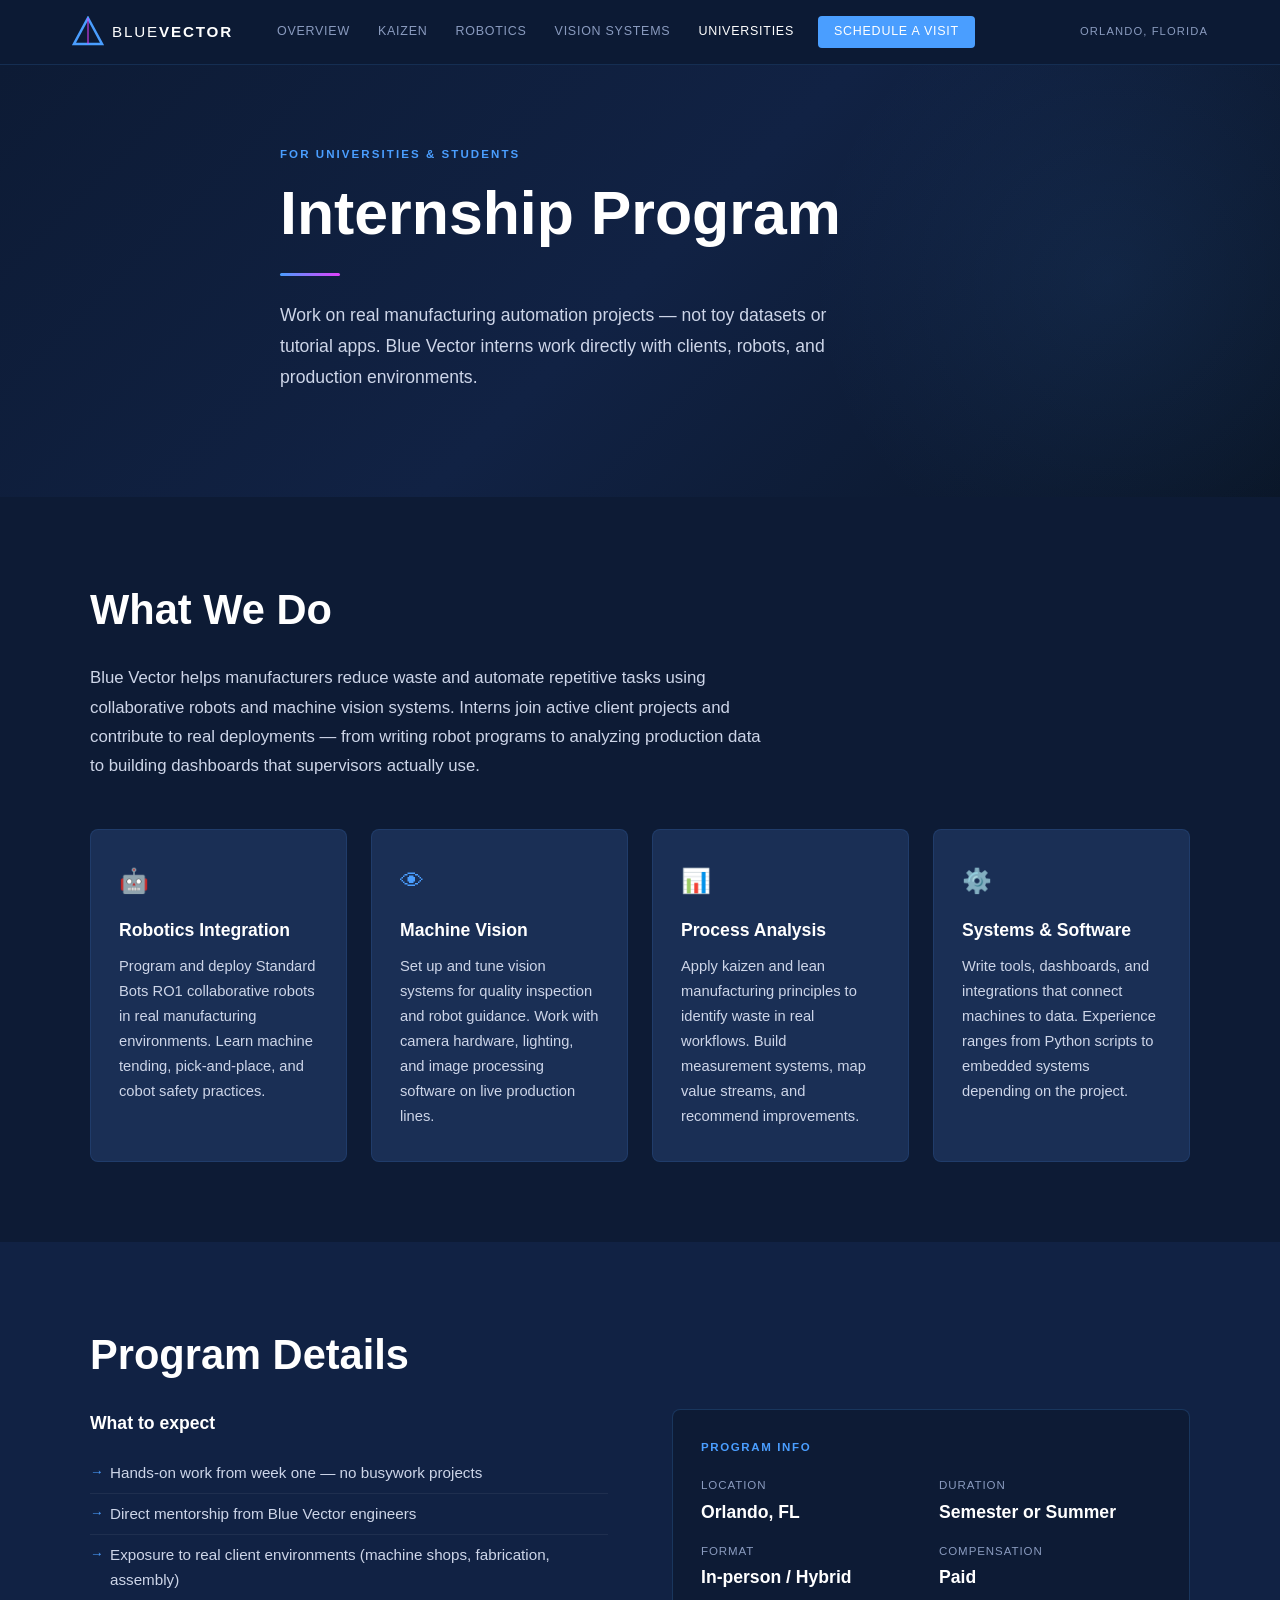
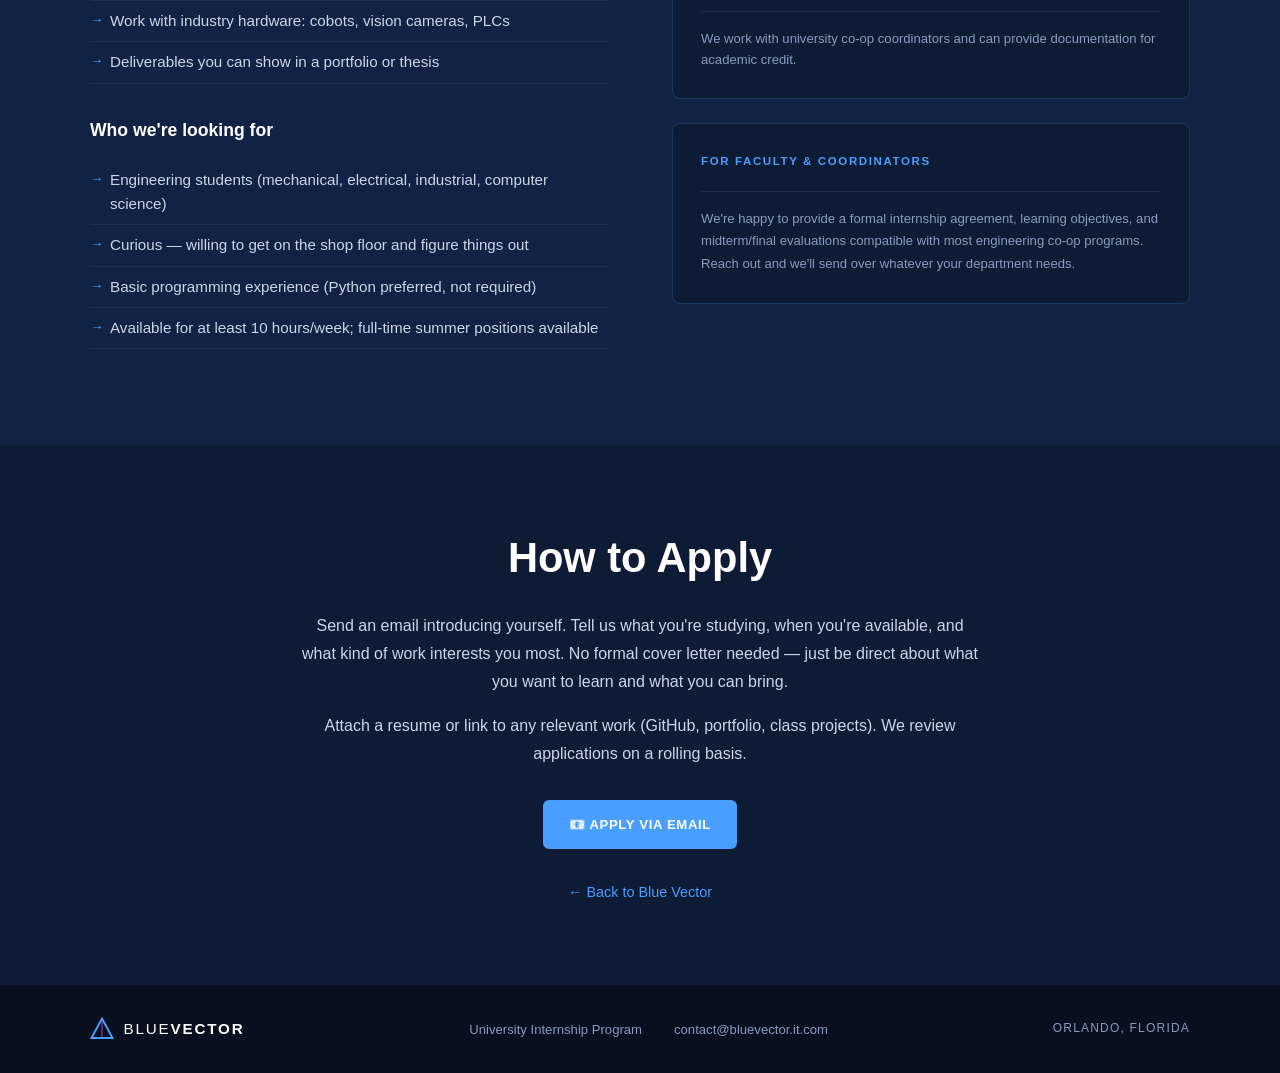
==== internship.html @ 5d6a4fd9 "Build initial website: kaizen, Standard Bots robotics, vision systems, internship page - Landing pag" ====
<!DOCTYPE html>
<html lang="en">
<head>
  <meta charset="UTF-8" />
  <meta name="viewport" content="width=device-width, initial-scale=1.0" />
  <title>Internship Program — Blue Vector</title>
  <link rel="stylesheet" href="style.css" />
</head>
<body>

  <!-- NAV -->
  <header>
    <div class="nav-inner">
      <div class="logo">
        <a href="index.html" style="display:flex;align-items:center;gap:0.5rem;text-decoration:none;">
          <svg width="32" height="32" viewBox="0 0 32 32" fill="none">
            <polygon points="16,2 30,28 2,28" fill="none" stroke="#4a9eff" stroke-width="2.5"/>
            <line x1="16" y1="2" x2="16" y2="28" stroke="#e040fb" stroke-width="1.5" opacity="0.7"/>
          </svg>
          <span class="logo-text">BLUE<strong>VECTOR</strong></span>
        </a>
      </div>
      <nav>
        <a href="index.html#overview">Overview</a>
        <a href="index.html#kaizen">Kaizen</a>
        <a href="index.html#robotics">Robotics</a>
        <a href="index.html#vision">Vision Systems</a>
        <a href="internship.html" class="active">Universities</a>
        <a href="index.html#contact" class="nav-cta">Schedule a Visit</a>
      </nav>
      <div class="location">ORLANDO, FLORIDA</div>
    </div>
  </header>

  <!-- HERO -->
  <section class="hero hero-sm">
    <div class="hero-content">
      <div class="section-label" style="margin-bottom:1rem;">FOR UNIVERSITIES & STUDENTS</div>
      <h1>Internship Program</h1>
      <div class="accent-bar"></div>
      <p class="hero-sub">
        Work on real manufacturing automation projects — not toy datasets or tutorial apps.
        Blue Vector interns work directly with clients, robots, and production environments.
      </p>
    </div>
  </section>

  <!-- OVERVIEW -->
  <section class="section">
    <div class="container">
      <h2>What We Do</h2>
      <p class="section-intro">
        Blue Vector helps manufacturers reduce waste and automate repetitive tasks using
        collaborative robots and machine vision systems. Interns join active client projects
        and contribute to real deployments — from writing robot programs to analyzing
        production data to building dashboards that supervisors actually use.
      </p>
      <div class="kaizen-grid">
        <div class="kaizen-card">
          <div class="k-icon">🤖</div>
          <h3>Robotics Integration</h3>
          <p>Program and deploy Standard Bots RO1 collaborative robots in real manufacturing environments. Learn machine tending, pick-and-place, and cobot safety practices.</p>
        </div>
        <div class="kaizen-card">
          <div class="k-icon">👁</div>
          <h3>Machine Vision</h3>
          <p>Set up and tune vision systems for quality inspection and robot guidance. Work with camera hardware, lighting, and image processing software on live production lines.</p>
        </div>
        <div class="kaizen-card">
          <div class="k-icon">📊</div>
          <h3>Process Analysis</h3>
          <p>Apply kaizen and lean manufacturing principles to identify waste in real workflows. Build measurement systems, map value streams, and recommend improvements.</p>
        </div>
        <div class="kaizen-card">
          <div class="k-icon">⚙️</div>
          <h3>Systems & Software</h3>
          <p>Write tools, dashboards, and integrations that connect machines to data. Experience ranges from Python scripts to embedded systems depending on the project.</p>
        </div>
      </div>
    </div>
  </section>

  <!-- DETAILS -->
  <section class="section section-dark">
    <div class="container">
      <h2>Program Details</h2>
      <div class="two-col">
        <div class="col-text">
          <h3>What to expect</h3>
          <ul class="feature-list">
            <li>Hands-on work from week one — no busywork projects</li>
            <li>Direct mentorship from Blue Vector engineers</li>
            <li>Exposure to real client environments (machine shops, fabrication, assembly)</li>
            <li>Work with industry hardware: cobots, vision cameras, PLCs</li>
            <li>Deliverables you can show in a portfolio or thesis</li>
          </ul>

          <h3 style="margin-top:2rem;">Who we're looking for</h3>
          <ul class="feature-list">
            <li>Engineering students (mechanical, electrical, industrial, computer science)</li>
            <li>Curious — willing to get on the shop floor and figure things out</li>
            <li>Basic programming experience (Python preferred, not required)</li>
            <li>Available for at least 10 hours/week; full-time summer positions available</li>
          </ul>
        </div>
        <div class="col-visual">
          <div class="robot-card">
            <div class="robot-label">Program Info</div>
            <div class="robot-specs">
              <div class="spec"><span>Location</span><strong>Orlando, FL</strong></div>
              <div class="spec"><span>Duration</span><strong>Semester or Summer</strong></div>
              <div class="spec"><span>Format</span><strong>In-person / Hybrid</strong></div>
              <div class="spec"><span>Compensation</span><strong>Paid</strong></div>
            </div>
            <div class="robot-note">We work with university co-op coordinators and can provide documentation for academic credit.</div>
          </div>

          <div class="robot-card" style="margin-top:1.5rem;">
            <div class="robot-label">For Faculty & Coordinators</div>
            <div class="robot-note" style="margin-top:0.75rem;line-height:1.7;">
              We're happy to provide a formal internship agreement, learning objectives, and midterm/final evaluations compatible with most engineering co-op programs.
              Reach out and we'll send over whatever your department needs.
            </div>
          </div>
        </div>
      </div>
    </div>
  </section>

  <!-- HOW TO APPLY -->
  <section class="section">
    <div class="container contact-container">
      <h2>How to Apply</h2>
      <p>
        Send an email introducing yourself. Tell us what you're studying, when you're available,
        and what kind of work interests you most. No formal cover letter needed — just be direct
        about what you want to learn and what you can bring.
      </p>
      <p style="margin-top:1rem;">Attach a resume or link to any relevant work (GitHub, portfolio, class projects). We review applications on a rolling basis.</p>
      <div class="contact-btns" style="margin-top:2rem;">
        <a href="mailto:contact@bluevector.it.com?subject=Internship%20Application&body=Hi%2C%20I%27m%20interested%20in%20interning%20at%20Blue%20Vector.%20Here%27s%20a%20bit%20about%20me%3A" class="btn btn-primary">📧 Apply via Email</a>
      </div>
      <div class="university-link" style="margin-top:2rem;">
        <a href="index.html">← Back to Blue Vector</a>
      </div>
    </div>
  </section>

  <!-- FOOTER -->
  <footer>
    <div class="footer-inner">
      <div class="logo">
        <svg width="24" height="24" viewBox="0 0 32 32" fill="none">
          <polygon points="16,2 30,28 2,28" fill="none" stroke="#4a9eff" stroke-width="2.5"/>
          <line x1="16" y1="2" x2="16" y2="28" stroke="#e040fb" stroke-width="1.5" opacity="0.7"/>
        </svg>
        <span class="logo-text">BLUE<strong>VECTOR</strong></span>
      </div>
      <div class="footer-links">
        <a href="internship.html">University Internship Program</a>
        <a href="mailto:contact@bluevector.it.com">contact@bluevector.it.com</a>
      </div>
      <div class="footer-loc">Orlando, Florida</div>
    </div>
  </footer>

</body>
</html>
---- style.css ----
/* ===== RESET & BASE ===== */
*, *::before, *::after { box-sizing: border-box; margin: 0; padding: 0; }

:root {
  --navy: #0d1b35;
  --navy-mid: #112244;
  --navy-light: #1a2f55;
  --blue: #4a9eff;
  --pink: #e040fb;
  --white: #ffffff;
  --off-white: #e8edf5;
  --muted: #8a9bbf;
  --text: #cdd5e8;
}

html { scroll-behavior: smooth; }

body {
  font-family: 'Helvetica Neue', Arial, sans-serif;
  background: var(--navy);
  color: var(--text);
  line-height: 1.6;
}

a { color: var(--blue); text-decoration: none; }
a:hover { text-decoration: underline; }

/* ===== HEADER / NAV ===== */
header {
  position: sticky;
  top: 0;
  z-index: 100;
  background: rgba(13, 27, 53, 0.97);
  border-bottom: 1px solid rgba(74, 158, 255, 0.15);
  backdrop-filter: blur(8px);
}

.nav-inner {
  max-width: 1200px;
  margin: 0 auto;
  padding: 0 2rem;
  height: 64px;
  display: flex;
  align-items: center;
  gap: 2rem;
}

.logo {
  display: flex;
  align-items: center;
  gap: 0.6rem;
  flex-shrink: 0;
}

.logo-text {
  font-size: 0.95rem;
  letter-spacing: 0.12em;
  color: var(--white);
  font-weight: 300;
}

.logo-text strong { font-weight: 700; }

nav {
  display: flex;
  align-items: center;
  gap: 0.25rem;
  flex: 1;
}

nav a {
  color: var(--muted);
  font-size: 0.78rem;
  letter-spacing: 0.06em;
  text-transform: uppercase;
  padding: 0.4rem 0.75rem;
  border-radius: 4px;
  transition: color 0.2s;
  white-space: nowrap;
}

nav a:hover, nav a.active { color: var(--white); text-decoration: none; }

nav a.nav-cta {
  background: var(--blue);
  color: var(--white);
  padding: 0.4rem 1rem;
  border-radius: 4px;
  margin-left: 0.5rem;
}

nav a.nav-cta:hover { background: #3a8eee; }

.location {
  font-size: 0.7rem;
  letter-spacing: 0.1em;
  color: var(--muted);
  white-space: nowrap;
}

/* ===== HERO ===== */
.hero {
  background: linear-gradient(135deg, var(--navy) 0%, var(--navy-mid) 50%, #0a1628 100%);
  padding: 7rem 2rem 6rem;
  position: relative;
  overflow: hidden;
}

.hero::before {
  content: '';
  position: absolute;
  top: -20%;
  right: -10%;
  width: 600px;
  height: 600px;
  background: radial-gradient(ellipse, rgba(74,158,255,0.08) 0%, transparent 70%);
  pointer-events: none;
}

.hero-sm { padding: 5rem 2rem 4rem; }

.hero-content {
  max-width: 720px;
  margin: 0 auto;
}

.hero h1 {
  font-size: clamp(2.4rem, 5vw, 3.8rem);
  font-weight: 700;
  color: var(--white);
  line-height: 1.15;
  margin-bottom: 1.5rem;
}

.accent-bar {
  width: 60px;
  height: 3px;
  background: linear-gradient(90deg, var(--blue), var(--pink));
  margin-bottom: 1.5rem;
  border-radius: 2px;
}

.hero-sub {
  font-size: 1.1rem;
  color: var(--text);
  max-width: 600px;
  margin-bottom: 2.5rem;
  line-height: 1.75;
}

.hero-btns {
  display: flex;
  gap: 1rem;
  flex-wrap: wrap;
}

/* ===== BUTTONS ===== */
.btn {
  display: inline-block;
  padding: 0.75rem 1.5rem;
  border-radius: 6px;
  font-size: 0.82rem;
  font-weight: 600;
  letter-spacing: 0.05em;
  text-transform: uppercase;
  transition: all 0.2s;
  cursor: pointer;
  white-space: nowrap;
}

.btn-primary {
  background: var(--blue);
  color: var(--white);
  border: 2px solid var(--blue);
}

.btn-primary:hover {
  background: #3a8eee;
  border-color: #3a8eee;
  text-decoration: none;
  color: var(--white);
}

.btn-secondary {
  background: transparent;
  color: var(--white);
  border: 2px solid rgba(255,255,255,0.35);
}

.btn-secondary:hover {
  border-color: var(--white);
  text-decoration: none;
  color: var(--white);
}

/* ===== SECTIONS ===== */
.section {
  padding: 5rem 2rem;
}

.section-dark {
  background: var(--navy-mid);
}

.container {
  max-width: 1100px;
  margin: 0 auto;
}

.section-label {
  font-size: 0.72rem;
  letter-spacing: 0.18em;
  text-transform: uppercase;
  color: var(--blue);
  margin-bottom: 1rem;
  font-weight: 600;
}

h2 {
  font-size: clamp(1.8rem, 3.5vw, 2.6rem);
  font-weight: 700;
  color: var(--white);
  margin-bottom: 1.25rem;
}

h3 {
  font-size: 1.1rem;
  font-weight: 600;
  color: var(--white);
  margin-bottom: 0.6rem;
}

.section-intro {
  font-size: 1.05rem;
  max-width: 680px;
  margin-bottom: 3rem;
  line-height: 1.75;
  color: var(--text);
}

/* ===== KAIZEN GRID ===== */
.kaizen-grid {
  display: grid;
  grid-template-columns: repeat(auto-fit, minmax(240px, 1fr));
  gap: 1.5rem;
}

.kaizen-card {
  background: var(--navy-light);
  border: 1px solid rgba(74,158,255,0.12);
  border-radius: 8px;
  padding: 2rem 1.75rem;
  transition: border-color 0.2s;
}

.kaizen-card:hover {
  border-color: rgba(74,158,255,0.35);
}

.k-icon {
  font-size: 1.5rem;
  margin-bottom: 1rem;
  color: var(--blue);
}

.kaizen-card p {
  font-size: 0.92rem;
  line-height: 1.7;
  color: var(--text);
}

/* ===== TWO COL ===== */
.two-col {
  display: grid;
  grid-template-columns: 1fr 1fr;
  gap: 4rem;
  align-items: start;
}

@media (max-width: 768px) {
  .two-col { grid-template-columns: 1fr; gap: 2rem; }
}

.col-text p {
  font-size: 0.95rem;
  line-height: 1.75;
  color: var(--text);
  margin-top: 1rem;
}

.feature-list {
  list-style: none;
  margin: 1rem 0;
}

.feature-list li {
  padding: 0.5rem 0;
  padding-left: 1.25rem;
  position: relative;
  font-size: 0.95rem;
  color: var(--text);
  border-bottom: 1px solid rgba(255,255,255,0.06);
}

.feature-list li::before {
  content: '→';
  position: absolute;
  left: 0;
  color: var(--blue);
  font-size: 0.85rem;
}

/* ===== ROBOT CARD ===== */
.robot-card {
  background: var(--navy);
  border: 1px solid rgba(74,158,255,0.2);
  border-radius: 8px;
  padding: 1.75rem;
}

.robot-label {
  font-size: 0.72rem;
  letter-spacing: 0.14em;
  text-transform: uppercase;
  color: var(--blue);
  margin-bottom: 1.25rem;
  font-weight: 600;
}

.robot-specs {
  display: grid;
  grid-template-columns: 1fr 1fr;
  gap: 1rem;
  margin-bottom: 1.25rem;
}

.spec {
  display: flex;
  flex-direction: column;
  gap: 0.2rem;
}

.spec span {
  font-size: 0.72rem;
  text-transform: uppercase;
  letter-spacing: 0.08em;
  color: var(--muted);
}

.spec strong {
  font-size: 1.1rem;
  color: var(--white);
}

.robot-note {
  font-size: 0.82rem;
  color: var(--muted);
  line-height: 1.6;
  border-top: 1px solid rgba(255,255,255,0.08);
  padding-top: 1rem;
}

/* ===== VISION GRID ===== */
.vision-grid {
  display: grid;
  grid-template-columns: repeat(auto-fit, minmax(260px, 1fr));
  gap: 1.5rem;
  margin-bottom: 3rem;
}

.vision-card {
  background: var(--navy-light);
  border: 1px solid rgba(74,158,255,0.1);
  border-radius: 8px;
  padding: 2rem 1.75rem;
}

.vision-card p {
  font-size: 0.92rem;
  line-height: 1.7;
  color: var(--text);
  margin-top: 0.5rem;
}

.vision-cta {
  max-width: 640px;
}

.vision-cta p {
  margin-bottom: 1.5rem;
  line-height: 1.75;
  color: var(--text);
}

/* ===== CLIENTS ===== */
.section-clients {
  background: var(--navy-mid);
  padding: 3.5rem 2rem;
}

.clients-label {
  font-size: 0.7rem;
  letter-spacing: 0.18em;
  text-transform: uppercase;
  color: var(--muted);
  text-align: center;
  margin-bottom: 2rem;
}

.clients-grid {
  display: flex;
  flex-wrap: wrap;
  justify-content: center;
  align-items: center;
  gap: 2rem 4rem;
}

.client-logo {
  font-size: 1rem;
  font-weight: 700;
  letter-spacing: 0.06em;
  color: rgba(255,255,255,0.45);
  text-transform: uppercase;
  transition: color 0.2s;
}

.client-logo:hover { color: rgba(255,255,255,0.75); }

/* ===== CONTACT ===== */
.contact-container {
  max-width: 680px;
  text-align: center;
}

.contact-container p {
  color: var(--text);
  line-height: 1.75;
  margin-bottom: 0.5rem;
}

.contact-btns {
  display: flex;
  gap: 1rem;
  flex-wrap: wrap;
  justify-content: center;
  margin-top: 2rem;
}

.university-link {
  margin-top: 2rem;
  font-size: 0.9rem;
  color: var(--muted);
}

.university-link a { color: var(--blue); }

/* ===== FOOTER ===== */
footer {
  background: #080f1e;
  padding: 2rem;
  border-top: 1px solid rgba(74,158,255,0.1);
}

.footer-inner {
  max-width: 1100px;
  margin: 0 auto;
  display: flex;
  align-items: center;
  justify-content: space-between;
  flex-wrap: wrap;
  gap: 1rem;
}

.footer-links {
  display: flex;
  gap: 2rem;
}

.footer-links a {
  font-size: 0.82rem;
  color: var(--muted);
}

.footer-links a:hover { color: var(--white); }

.footer-loc {
  font-size: 0.75rem;
  letter-spacing: 0.1em;
  color: var(--muted);
  text-transform: uppercase;
}

/* ===== RESPONSIVE ===== */
@media (max-width: 900px) {
  .nav-inner { flex-wrap: wrap; height: auto; padding: 1rem 1.5rem; }
  nav { flex-wrap: wrap; }
  .location { display: none; }
}

@media (max-width: 600px) {
  .hero { padding: 4rem 1.5rem 3rem; }
  .section { padding: 3.5rem 1.5rem; }
  .footer-inner { flex-direction: column; align-items: flex-start; }
}
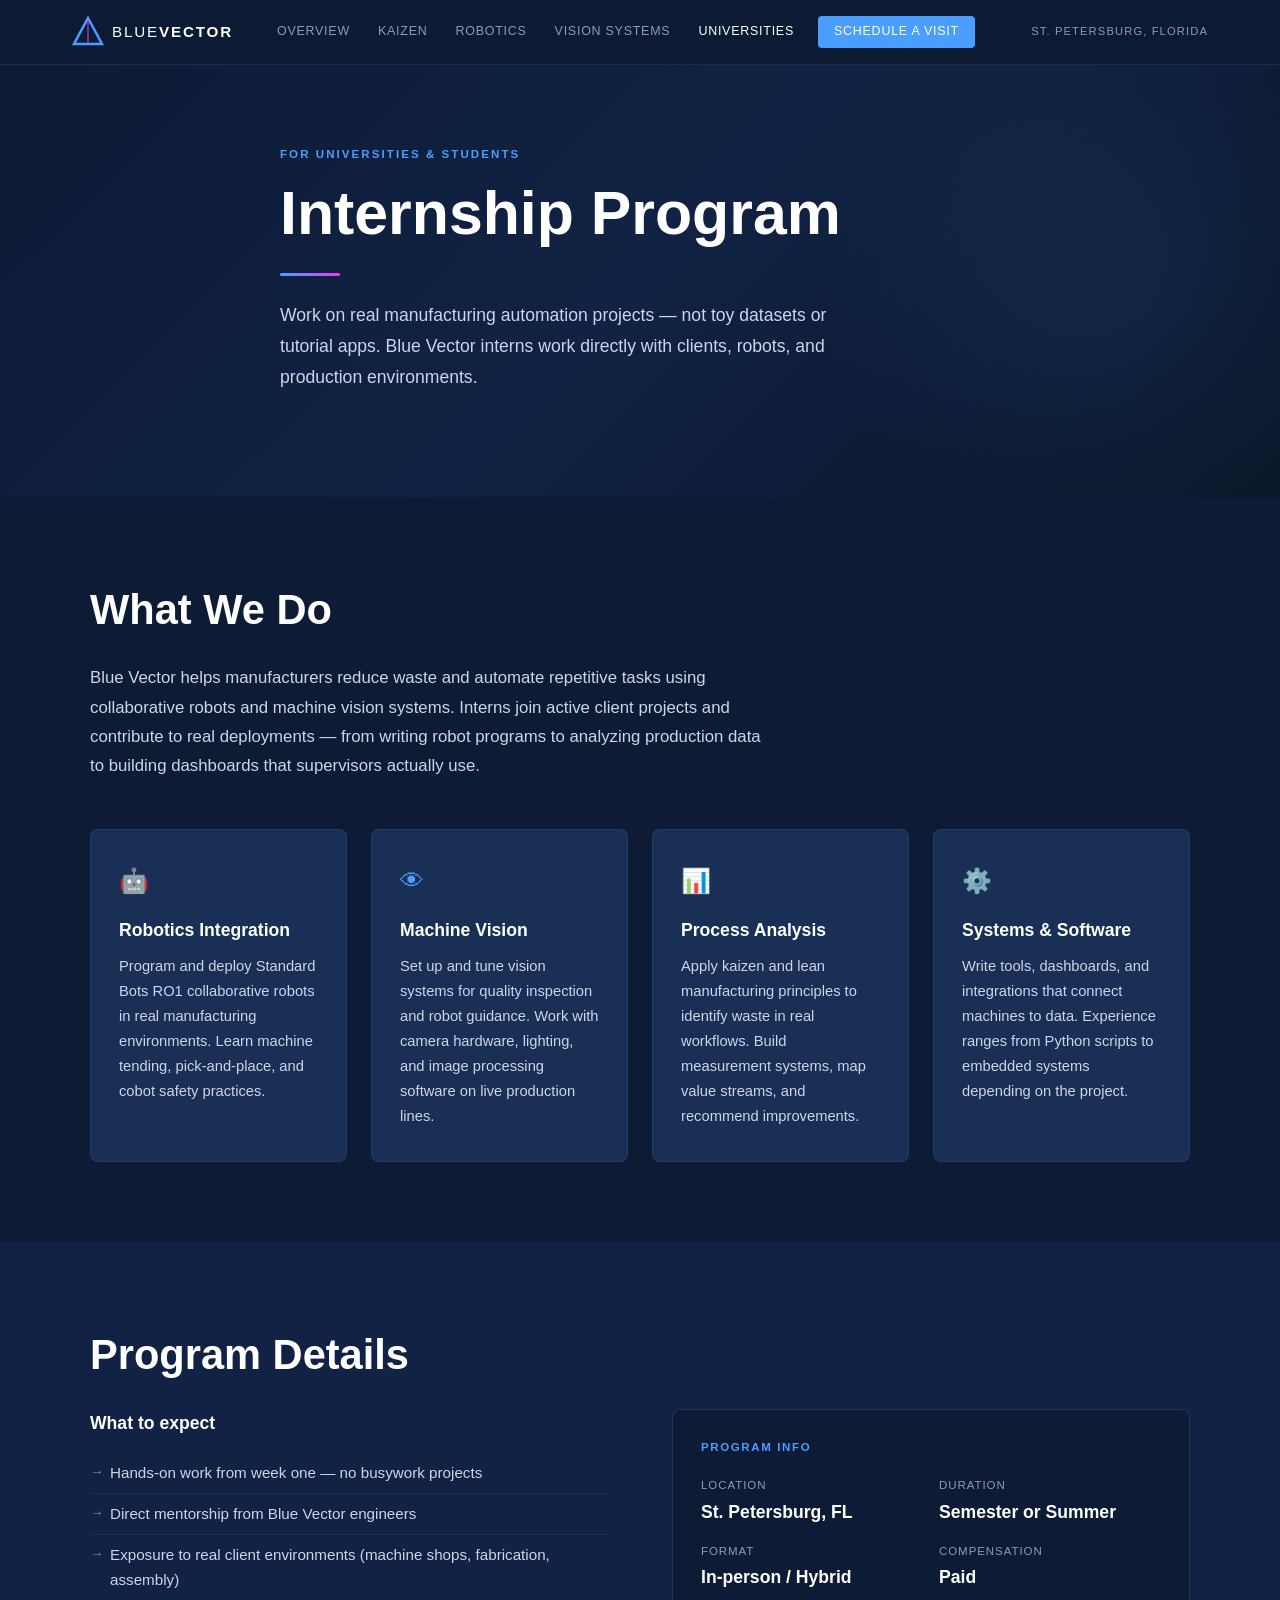
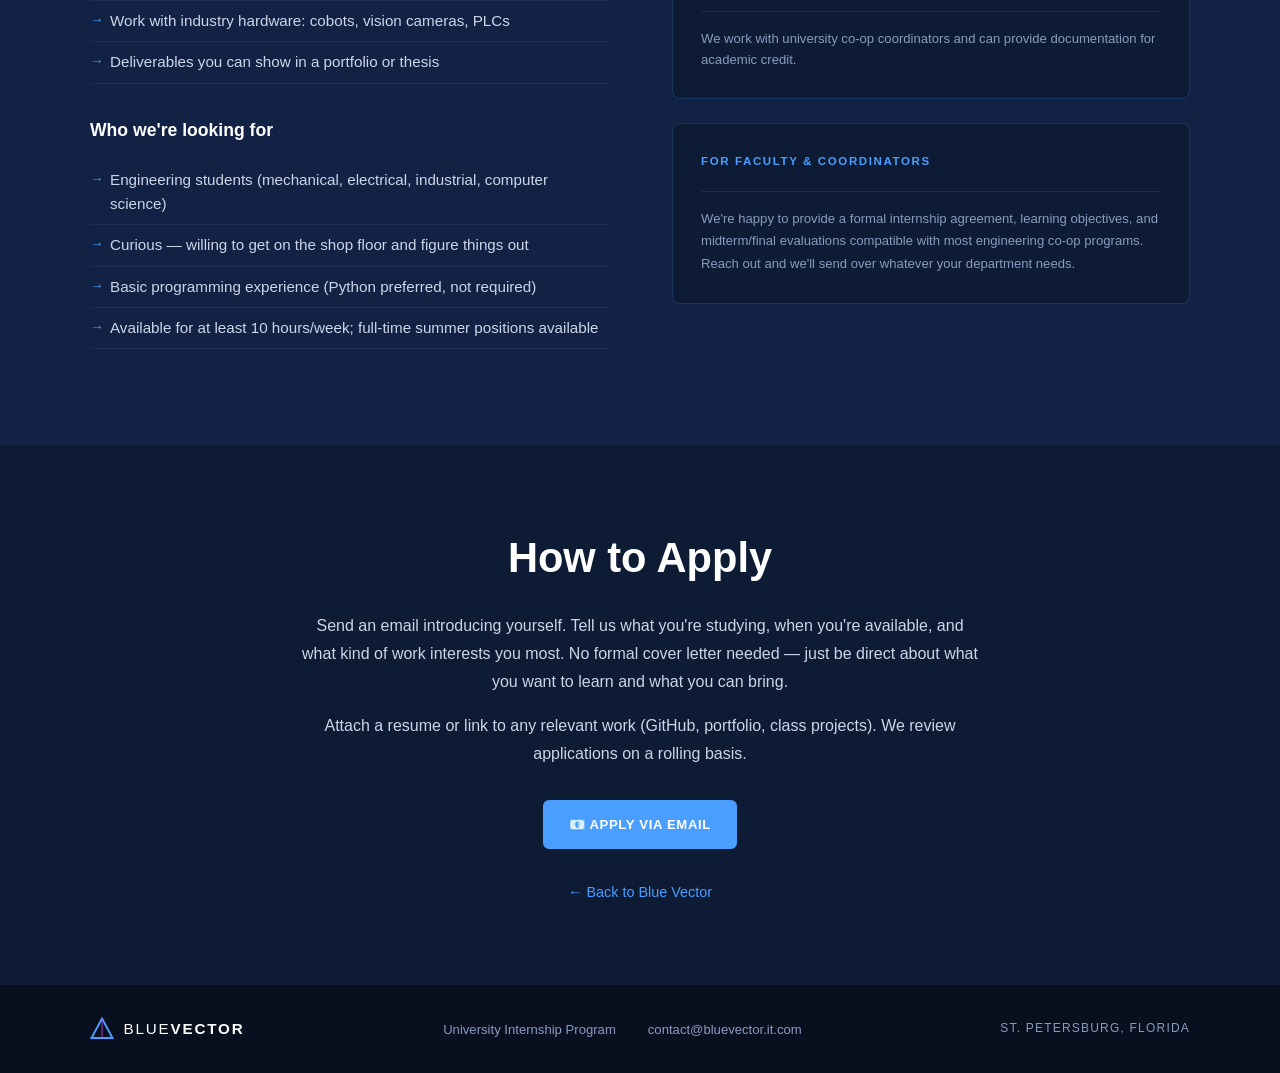
==== commit 79e0acc3: "Update location to St. Petersburg, Florida https://claude.ai/code/session_01Q8wUQ6Yf223VGWPnFLswTW" ====
--- a/internship.html
+++ b/internship.html
@@ -28,7 +28,7 @@
         <a href="internship.html" class="active">Universities</a>
         <a href="index.html#contact" class="nav-cta">Schedule a Visit</a>
       </nav>
-      <div class="location">ORLANDO, FLORIDA</div>
+      <div class="location">ST. PETERSBURG, FLORIDA</div>
     </div>
   </header>
 
@@ -107,7 +107,7 @@
           <div class="robot-card">
             <div class="robot-label">Program Info</div>
             <div class="robot-specs">
-              <div class="spec"><span>Location</span><strong>Orlando, FL</strong></div>
+              <div class="spec"><span>Location</span><strong>St. Petersburg, FL</strong></div>
               <div class="spec"><span>Duration</span><strong>Semester or Summer</strong></div>
               <div class="spec"><span>Format</span><strong>In-person / Hybrid</strong></div>
               <div class="spec"><span>Compensation</span><strong>Paid</strong></div>
@@ -160,7 +160,7 @@
         <a href="internship.html">University Internship Program</a>
         <a href="mailto:contact@bluevector.it.com">contact@bluevector.it.com</a>
       </div>
-      <div class="footer-loc">Orlando, Florida</div>
+      <div class="footer-loc">St. Petersburg, Florida</div>
     </div>
   </footer>
 
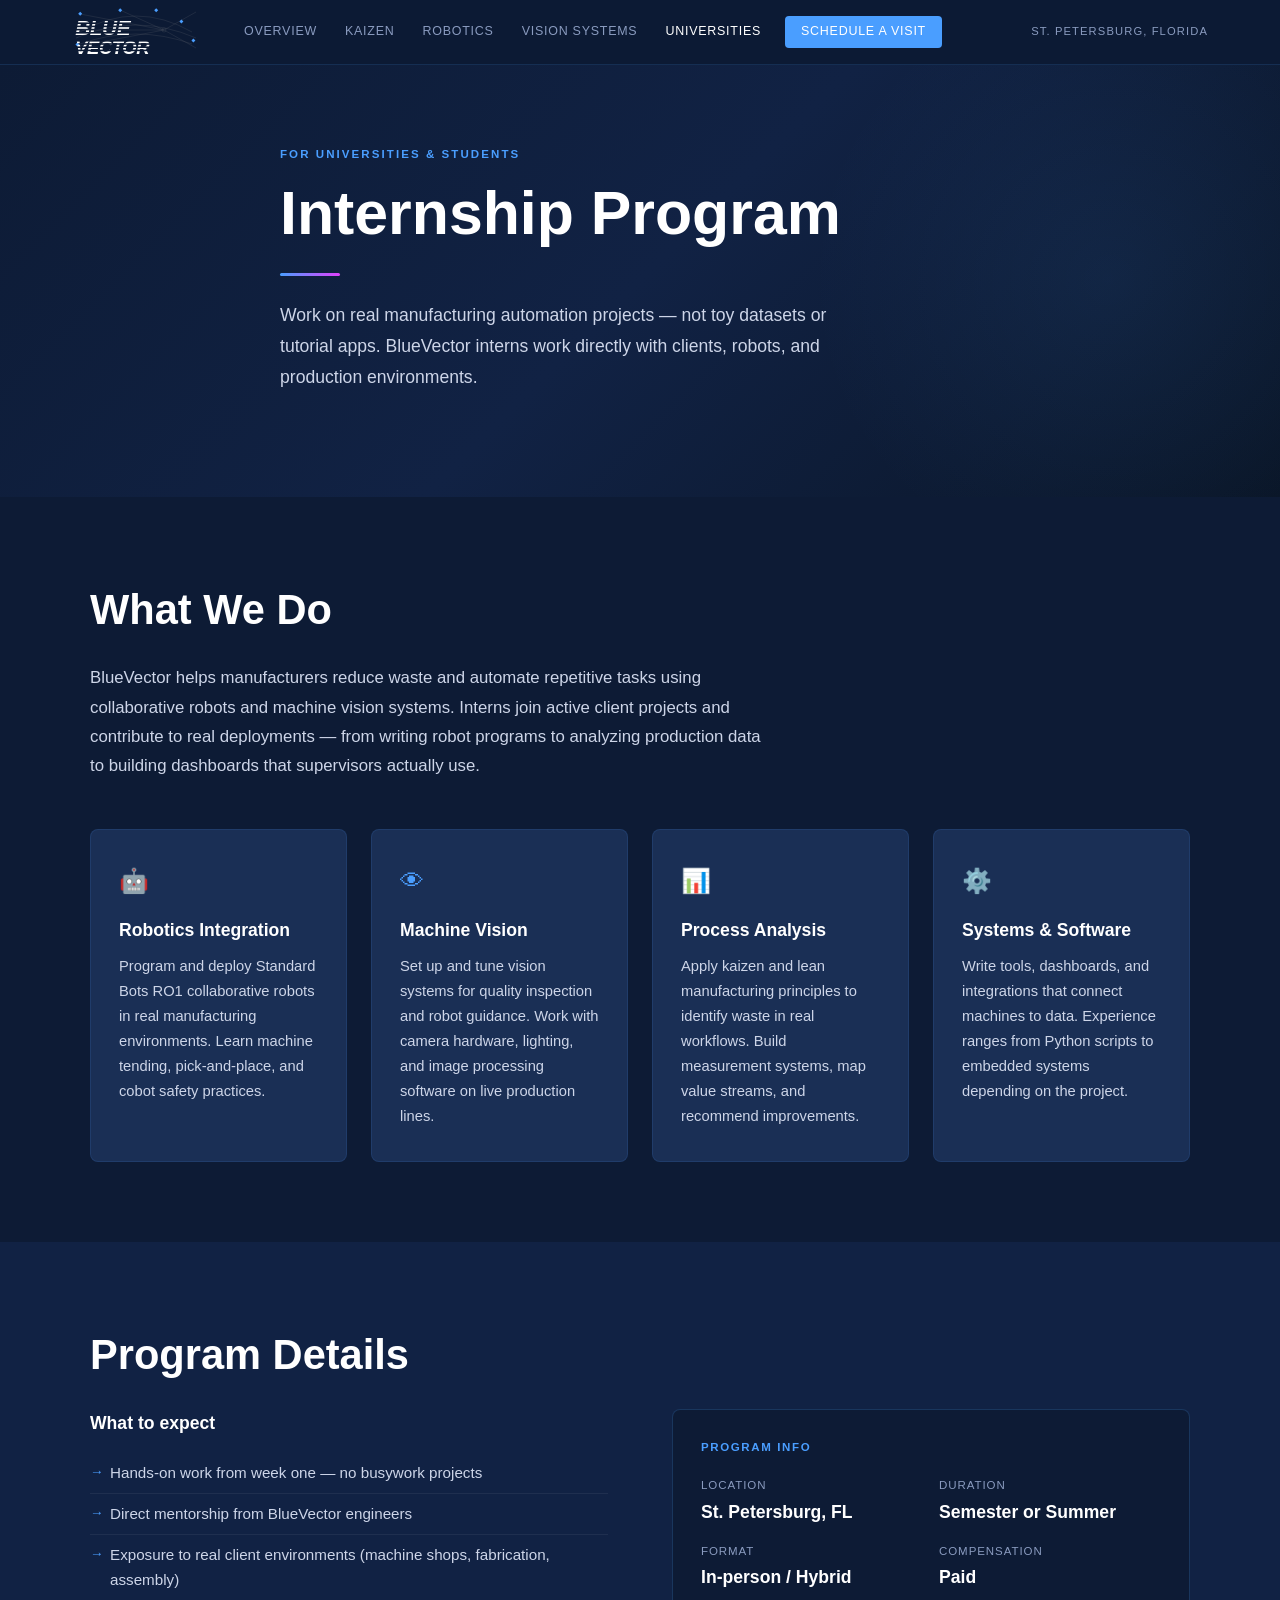
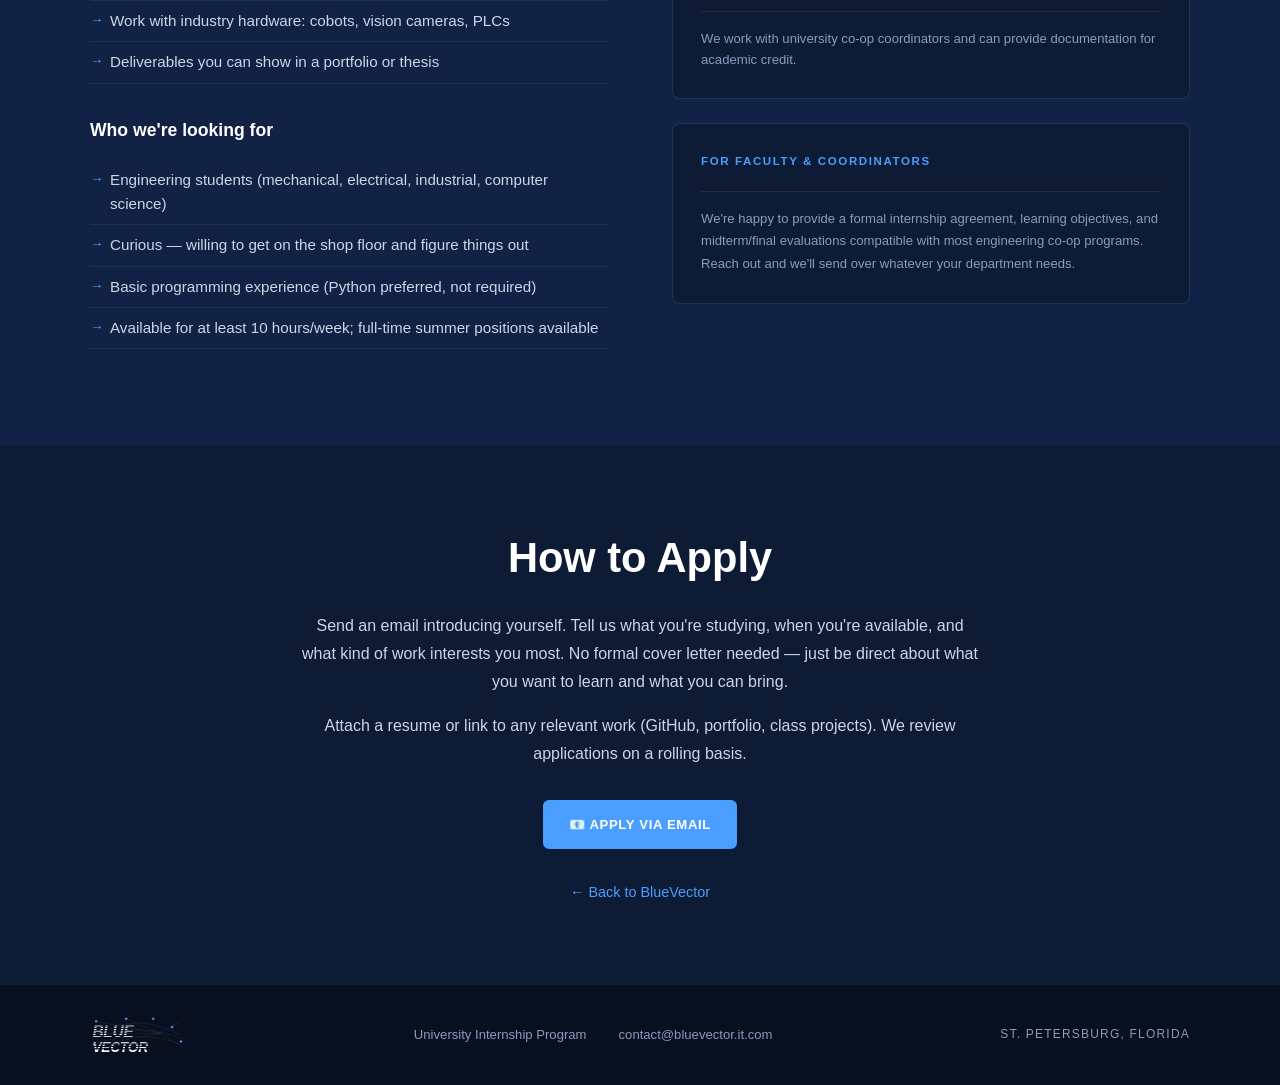
==== commit 3d15b7bd: "Add real logo SVG, fix BlueVector spelling, fix Schedule CTA to direct mailto - Replace triangle pla" ====
--- a/internship.html
+++ b/internship.html
@@ -3,7 +3,7 @@
 <head>
   <meta charset="UTF-8" />
   <meta name="viewport" content="width=device-width, initial-scale=1.0" />
-  <title>Internship Program — Blue Vector</title>
+  <title>Internship Program — BlueVector</title>
   <link rel="stylesheet" href="style.css" />
 </head>
 <body>
@@ -12,13 +12,7 @@
   <header>
     <div class="nav-inner">
       <div class="logo">
-        <a href="index.html" style="display:flex;align-items:center;gap:0.5rem;text-decoration:none;">
-          <svg width="32" height="32" viewBox="0 0 32 32" fill="none">
-            <polygon points="16,2 30,28 2,28" fill="none" stroke="#4a9eff" stroke-width="2.5"/>
-            <line x1="16" y1="2" x2="16" y2="28" stroke="#e040fb" stroke-width="1.5" opacity="0.7"/>
-          </svg>
-          <span class="logo-text">BLUE<strong>VECTOR</strong></span>
-        </a>
+        <a href="index.html"><img src="logo.svg" alt="BlueVector" class="logo-img"/></a>
       </div>
       <nav>
         <a href="index.html#overview">Overview</a>
@@ -26,7 +20,7 @@
         <a href="index.html#robotics">Robotics</a>
         <a href="index.html#vision">Vision Systems</a>
         <a href="internship.html" class="active">Universities</a>
-        <a href="index.html#contact" class="nav-cta">Schedule a Visit</a>
+        <a href="mailto:contact@bluevector.it.com?subject=On-Site%20Visit%20Request" class="nav-cta">Schedule a Visit</a>
       </nav>
       <div class="location">ST. PETERSBURG, FLORIDA</div>
     </div>
@@ -40,7 +34,7 @@
       <div class="accent-bar"></div>
       <p class="hero-sub">
         Work on real manufacturing automation projects — not toy datasets or tutorial apps.
-        Blue Vector interns work directly with clients, robots, and production environments.
+        BlueVector interns work directly with clients, robots, and production environments.
       </p>
     </div>
   </section>
@@ -50,7 +44,7 @@
     <div class="container">
       <h2>What We Do</h2>
       <p class="section-intro">
-        Blue Vector helps manufacturers reduce waste and automate repetitive tasks using
+        BlueVector helps manufacturers reduce waste and automate repetitive tasks using
         collaborative robots and machine vision systems. Interns join active client projects
         and contribute to real deployments — from writing robot programs to analyzing
         production data to building dashboards that supervisors actually use.
@@ -89,7 +83,7 @@
           <h3>What to expect</h3>
           <ul class="feature-list">
             <li>Hands-on work from week one — no busywork projects</li>
-            <li>Direct mentorship from Blue Vector engineers</li>
+            <li>Direct mentorship from BlueVector engineers</li>
             <li>Exposure to real client environments (machine shops, fabrication, assembly)</li>
             <li>Work with industry hardware: cobots, vision cameras, PLCs</li>
             <li>Deliverables you can show in a portfolio or thesis</li>
@@ -141,7 +135,7 @@
         <a href="mailto:contact@bluevector.it.com?subject=Internship%20Application&body=Hi%2C%20I%27m%20interested%20in%20interning%20at%20Blue%20Vector.%20Here%27s%20a%20bit%20about%20me%3A" class="btn btn-primary">📧 Apply via Email</a>
       </div>
       <div class="university-link" style="margin-top:2rem;">
-        <a href="index.html">← Back to Blue Vector</a>
+        <a href="index.html">← Back to BlueVector</a>
       </div>
     </div>
   </section>
@@ -150,11 +144,7 @@
   <footer>
     <div class="footer-inner">
       <div class="logo">
-        <svg width="24" height="24" viewBox="0 0 32 32" fill="none">
-          <polygon points="16,2 30,28 2,28" fill="none" stroke="#4a9eff" stroke-width="2.5"/>
-          <line x1="16" y1="2" x2="16" y2="28" stroke="#e040fb" stroke-width="1.5" opacity="0.7"/>
-        </svg>
-        <span class="logo-text">BLUE<strong>VECTOR</strong></span>
+        <img src="logo.svg" alt="BlueVector" class="logo-img logo-img-sm"/>
       </div>
       <div class="footer-links">
         <a href="internship.html">University Internship Program</a>
--- a/style.css
+++ b/style.css
@@ -61,6 +61,9 @@
 
 .logo-text strong { font-weight: 700; }
 
+.logo-img { height: 48px; width: auto; display: block; }
+.logo-img-sm { height: 36px; }
+
 nav {
   display: flex;
   align-items: center;
